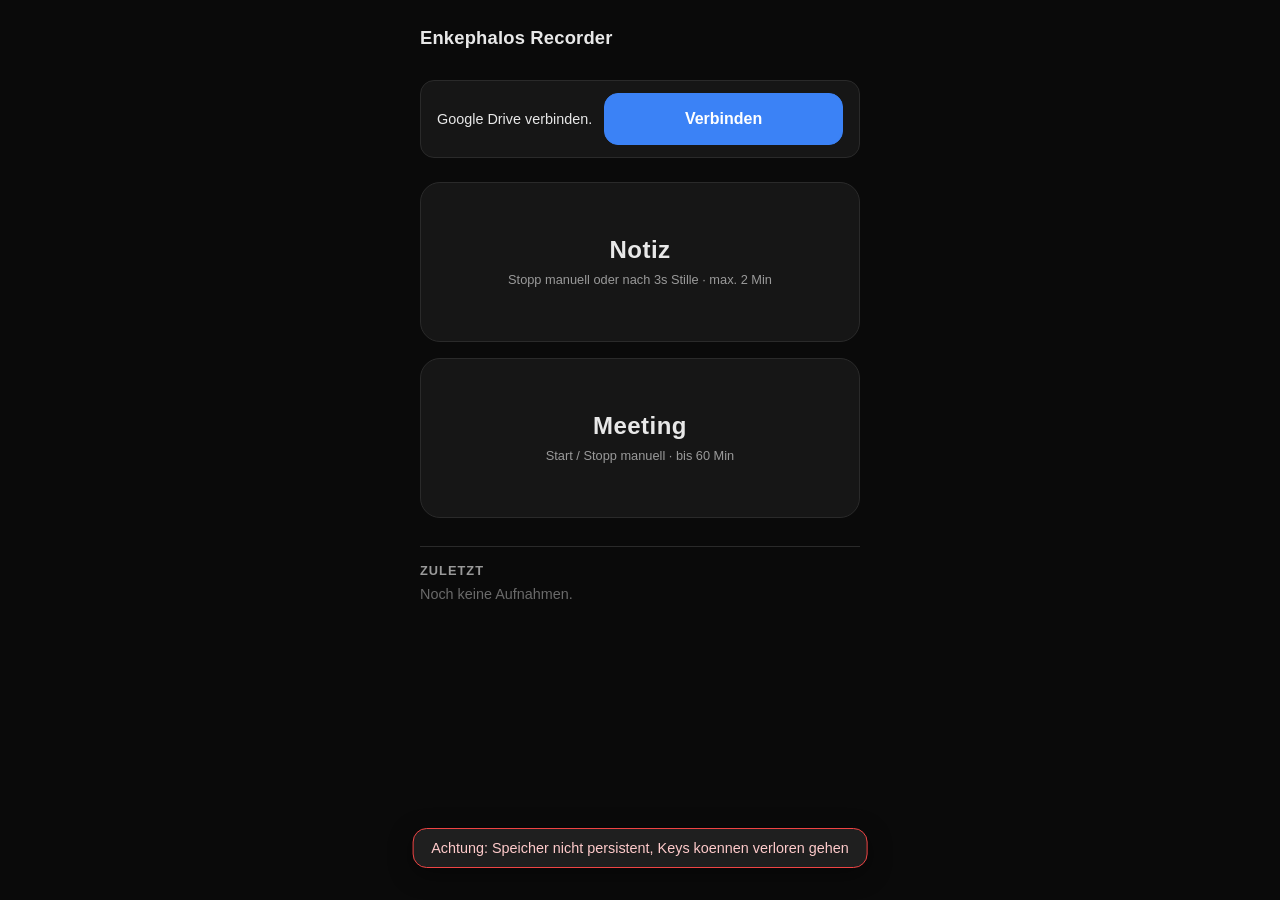
==== pwa/index.html @ 0c8120b6 "feat: Idee heisst jetzt Notiz, manueller Stopp-Button im Notiz-Modus - Alle sichtbaren Idee-Labels z" ====
<!DOCTYPE html>
<html lang="de">
<head>
  <meta charset="UTF-8" />
  <meta name="viewport" content="width=device-width, initial-scale=1.0, maximum-scale=1.0, user-scalable=no, viewport-fit=cover" />
  <meta name="theme-color" content="#0a0a0a" />
  <title>Enkephalos Recorder</title>

  <link rel="manifest" href="./manifest.json" />
  <link rel="icon" href="./icon-192.png" type="image/png" />
  <link rel="stylesheet" href="./styles.css" />

  <script src="https://accounts.google.com/gsi/client" async defer></script>
</head>
<body>
  <main id="app">

    <section id="screen-home" class="screen">
      <header class="screen-header">
        <h1>Enkephalos Recorder</h1>
      </header>

      <div id="drive-banner" class="drive-banner" hidden>
        <span id="drive-banner-text">Google Drive verbinden.</span>
        <button type="button" id="drive-connect-btn" class="btn-primary btn-small">Verbinden</button>
      </div>

      <div class="mode-grid">
        <a class="mode-btn" href="#idea" data-mode="idea">
          <span class="mode-btn-label">Notiz</span>
          <span class="mode-btn-hint">Stopp manuell oder nach 3s Stille &middot; max. 2 Min</span>
        </a>
        <a class="mode-btn" href="#meeting" data-mode="meeting">
          <span class="mode-btn-label">Meeting</span>
          <span class="mode-btn-hint">Start / Stopp manuell &middot; bis 60 Min</span>
        </a>
      </div>

      <section class="history">
        <h2>Zuletzt</h2>
        <ul id="history-list" class="history-list" aria-live="polite"></ul>
        <p id="history-empty" class="history-empty">Noch keine Aufnahmen.</p>
      </section>
    </section>

    <section id="screen-meeting" class="screen" aria-hidden="true">
      <header class="screen-header">
        <a class="back-link" href="#home" aria-label="Zurueck">&larr; Zurueck</a>
      </header>

      <div class="rec-body">
        <div class="rec-indicator" aria-hidden="true">
          <span class="rec-dot"></span>
          <span class="rec-label">REC</span>
        </div>

        <div id="meeting-timer" class="rec-timer">00:00</div>

        <div class="waveform" aria-hidden="true">
          <span></span><span></span><span></span><span></span><span></span>
          <span></span><span></span><span></span><span></span><span></span>
          <span></span><span></span><span></span><span></span><span></span>
        </div>

        <button type="button" id="meeting-stop" class="stop-btn" disabled>Stopp</button>
        <p class="rec-note" id="meeting-note">Mikrofon wird initialisiert &hellip;</p>
      </div>
    </section>

    <section id="screen-idea" class="screen" aria-hidden="true">
      <header class="screen-header">
        <a class="back-link" href="#home" aria-label="Abbrechen">&larr; Abbrechen</a>
      </header>

      <div class="rec-body idea-body">
        <div class="pulse" aria-hidden="true"></div>
        <p id="idea-hint" class="idea-hint">Mikrofon wird initialisiert &hellip;</p>
        <button type="button" id="idea-stop" class="stop-btn" disabled>Stopp</button>
        <p class="idea-subhint">Stoppt auch automatisch nach 3 Sekunden Stille.</p>
      </div>
    </section>

  </main>

  <div id="title-modal" class="modal" hidden>
    <div class="modal-card" role="dialog" aria-modal="true" aria-labelledby="title-modal-heading">
      <h2 id="title-modal-heading">Meeting speichern</h2>

      <label class="modal-label" for="meeting-category">Kategorie</label>
      <select id="meeting-category" class="modal-select">
        <option value="jf Abteilungsleiter">jf Abteilungsleiter</option>
        <option value="jf Oberaerzte-Reha">jf Oberaerzte-Reha</option>
        <option value="jf Oberaerzte-Akut">jf Oberaerzte-Akut</option>
        <option value="jf Therapien, Therapieplanung und Controlling">jf Therapien, Therapieplanung und Controlling</option>
        <option value="jf Klinikleitung-Interdisziplinaer">jf Klinikleitung-Interdisziplinaer</option>
        <option value="jf Klinikleitung-Aerzte">jf Klinikleitung-Aerzte</option>
        <option value="jf Personal">jf Personal</option>
        <option value="jf SKAI-Team">jf SKAI-Team</option>
        <option value="jf Tagesklinik">jf Tagesklinik</option>
        <option value="jf Geschaeftsfuehrung">jf Geschaeftsfuehrung</option>
        <option value="Sonstiges Meeting">Sonstiges Meeting</option>
      </select>

      <label class="modal-label" for="title-input">Zusatz (optional)</label>
      <input id="title-input" type="text" autocomplete="off" spellcheck="false" placeholder="z.B. Q2 Review" />

      <div class="modal-actions">
        <button type="button" id="title-ok" class="btn-primary">Speichern</button>
      </div>
    </div>
  </div>

  <div id="md-modal" class="modal" hidden>
    <div class="modal-card md-card" role="dialog" aria-modal="true" aria-labelledby="md-title">
      <header class="md-header">
        <h2 id="md-title">Transkript</h2>
        <button type="button" id="md-close" class="md-close" aria-label="Schliessen">&times;</button>
      </header>
      <pre id="md-body" class="md-body"></pre>
      <div class="modal-actions md-actions" hidden id="md-actions">
        <button type="button" id="md-retry" class="btn-primary">Erneut versuchen</button>
      </div>
    </div>
  </div>

  <div id="toast" class="toast" hidden></div>

  <script type="module" src="./app.js"></script>
</body>
</html>
---- pwa/styles.css ----
/* styles.css — Voice Pipeline PWA
   Dark mode, mobile-first, Touch-Targets min. 64px.
   Scope: Phase 1 (UI-Shell). Aufnahme-Animationen bleiben statisch. */

:root {
  --bg: #0a0a0a;
  --bg-elev: #161616;
  --bg-elev-2: #1f1f1f;
  --fg: #e8e8e8;
  --fg-muted: #9a9a9a;
  --fg-dim: #6a6a6a;
  --accent: #3b82f6;
  --accent-strong: #2563eb;
  --danger: #ef4444;
  --border: #2a2a2a;
  --radius: 14px;
  --radius-lg: 20px;
  --gap: 1rem;
}

* { box-sizing: border-box; }

html, body {
  margin: 0;
  padding: 0;
  height: 100%;
  background: var(--bg);
  color: var(--fg);
  font-family: -apple-system, BlinkMacSystemFont, "Segoe UI", Roboto, sans-serif;
  -webkit-font-smoothing: antialiased;
  overscroll-behavior: none;
  touch-action: manipulation;
}

body {
  min-height: 100dvh;
}

main#app {
  max-width: 480px;
  margin: 0 auto;
  min-height: 100dvh;
  padding:
    max(env(safe-area-inset-top), 16px)
    max(env(safe-area-inset-right), 20px)
    max(env(safe-area-inset-bottom), 16px)
    max(env(safe-area-inset-left), 20px);
  display: flex;
  flex-direction: column;
}

/* ---------- Screen switching ---------- */

.screen {
  display: none;
  flex: 1;
  flex-direction: column;
  gap: 1.25rem;
  animation: fade-in 0.12s ease-out;
}

.screen.active {
  display: flex;
}

@keyframes fade-in {
  from { opacity: 0; }
  to { opacity: 1; }
}

.screen-header {
  display: flex;
  align-items: center;
  justify-content: space-between;
  min-height: 44px;
}

.screen-header h1 {
  font-size: 1.15rem;
  font-weight: 600;
  letter-spacing: 0.01em;
  margin: 0;
}

.back-link {
  display: inline-flex;
  align-items: center;
  min-height: 44px;
  padding: 0.5rem 0.75rem 0.5rem 0;
  color: var(--fg-muted);
  text-decoration: none;
  font-size: 0.95rem;
}

.back-link:active {
  color: var(--fg);
}

/* ---------- Home: mode buttons ---------- */

.mode-grid {
  display: grid;
  grid-template-columns: 1fr;
  gap: var(--gap);
  margin-top: 0.25rem;
}

.mode-btn {
  display: flex;
  flex-direction: column;
  justify-content: center;
  align-items: center;
  gap: 0.4rem;
  min-height: 160px;
  padding: 1.5rem;
  background: var(--bg-elev);
  border: 1px solid var(--border);
  border-radius: var(--radius-lg);
  color: var(--fg);
  text-decoration: none;
  text-align: center;
  transition: transform 0.08s ease, background 0.12s ease, border-color 0.12s ease;
}

.mode-btn:active {
  transform: scale(0.98);
  background: var(--bg-elev-2);
  border-color: var(--accent);
}

.mode-btn-label {
  font-size: 1.5rem;
  font-weight: 600;
  letter-spacing: 0.02em;
}

.mode-btn-hint {
  font-size: 0.8rem;
  color: var(--fg-muted);
  line-height: 1.35;
}

/* ---------- Drive banner ---------- */

.drive-banner[hidden] { display: none; }

.drive-banner {
  display: flex;
  align-items: center;
  justify-content: space-between;
  gap: 0.75rem;
  padding: 0.75rem 1rem;
  background: var(--bg-elev);
  border: 1px solid var(--border);
  border-radius: var(--radius);
  font-size: 0.9rem;
}

.drive-banner.is-error {
  border-color: var(--danger);
  color: #fecaca;
}

.btn-small {
  min-height: 40px;
  padding: 0.4rem 0.9rem;
  font-size: 0.9rem;
}

/* ---------- History ---------- */

.history {
  margin-top: 0.5rem;
  border-top: 1px solid var(--border);
  padding-top: 1rem;
}

.history h2 {
  font-size: 0.8rem;
  font-weight: 600;
  text-transform: uppercase;
  letter-spacing: 0.08em;
  color: var(--fg-muted);
  margin: 0 0 0.5rem;
}

.history-list {
  list-style: none;
  padding: 0;
  margin: 0;
  display: flex;
  flex-direction: column;
}

.history-list:empty {
  display: none;
}

.history-item {
  display: grid;
  grid-template-columns: 1.5rem auto 1fr auto;
  align-items: center;
  gap: 0.6rem;
  padding: 0.7rem 0.25rem;
  border-bottom: 1px solid var(--border);
  font-size: 0.9rem;
}

.history-item:last-child {
  border-bottom: none;
}

.history-status {
  font-size: 1rem;
  color: var(--fg-muted);
  text-align: center;
}

.history-status.is-done { color: #4ade80; }
.history-status.is-error { color: var(--danger); }
.history-status.is-pending { color: var(--fg-dim); }
.history-status.is-running { color: var(--accent); }

.history-time {
  color: var(--fg-muted);
  font-variant-numeric: tabular-nums;
}

.history-kind {
  color: var(--fg);
}

.history-duration {
  color: var(--fg-muted);
  font-variant-numeric: tabular-nums;
  font-size: 0.85rem;
}

.history-empty {
  color: var(--fg-dim);
  font-size: 0.9rem;
  margin: 0.25rem 0 0;
}

.history-list:not(:empty) + .history-empty {
  display: none;
}

/* ---------- Recording screens ---------- */

.rec-body {
  flex: 1;
  display: flex;
  flex-direction: column;
  align-items: center;
  justify-content: center;
  gap: 1.5rem;
  padding: 1rem 0 2rem;
}

.rec-indicator {
  display: flex;
  align-items: center;
  gap: 0.5rem;
  color: var(--danger);
  font-weight: 600;
  letter-spacing: 0.15em;
  font-size: 0.9rem;
}

.rec-dot {
  width: 10px;
  height: 10px;
  border-radius: 50%;
  background: var(--danger);
  animation: rec-pulse 1.4s ease-in-out infinite;
}

@keyframes rec-pulse {
  0%, 100% { opacity: 1; transform: scale(1); }
  50% { opacity: 0.35; transform: scale(0.85); }
}

.rec-timer {
  font-size: clamp(3.5rem, 16vw, 5.5rem);
  font-weight: 300;
  font-variant-numeric: tabular-nums;
  letter-spacing: 0.02em;
  line-height: 1;
  color: var(--fg);
}

.waveform {
  display: flex;
  align-items: flex-end;
  gap: 4px;
  height: 56px;
  width: 100%;
  max-width: 320px;
}

.waveform span {
  flex: 1;
  background: var(--fg-dim);
  border-radius: 2px;
  min-height: 6px;
}

.waveform span {
  transform-origin: bottom;
  transform: scaleY(calc(0.2 + var(--level, 0) * 2.2));
  transition: transform 0.08s linear;
}

.waveform span:nth-child(odd)  { height: 45%; }
.waveform span:nth-child(even) { height: 65%; }
.waveform span:nth-child(3n)   { height: 85%; }
.waveform span:nth-child(5n)   { height: 30%; }

.stop-btn {
  width: 100%;
  max-width: 320px;
  min-height: 64px;
  padding: 1rem 2rem;
  font-size: 1.2rem;
  font-weight: 600;
  letter-spacing: 0.05em;
  color: var(--fg);
  background: var(--danger);
  border: none;
  border-radius: var(--radius);
  cursor: pointer;
  transition: transform 0.08s ease, opacity 0.12s ease;
}

.stop-btn:active:not(:disabled) {
  transform: scale(0.98);
}

.stop-btn:disabled {
  opacity: 0.45;
  cursor: not-allowed;
}

.rec-note {
  color: var(--fg-dim);
  font-size: 0.8rem;
  margin: 0;
  text-align: center;
}

/* ---------- Idea screen ---------- */

.idea-body {
  gap: 2rem;
}

.pulse {
  width: 120px;
  height: 120px;
  border-radius: 50%;
  background: var(--accent);
  opacity: 0.85;
  animation: pulse 1.6s ease-in-out infinite;
  box-shadow: 0 0 0 0 rgba(59, 130, 246, 0.5);
}

@keyframes pulse {
  0%, 100% {
    transform: scale(1);
    box-shadow: 0 0 0 0 rgba(59, 130, 246, 0.5);
  }
  50% {
    transform: scale(1.08);
    box-shadow: 0 0 0 24px rgba(59, 130, 246, 0);
  }
}

.idea-hint {
  font-size: 1.1rem;
  margin: 0;
  text-align: center;
}

.idea-subhint {
  font-size: 0.85rem;
  color: var(--fg-muted);
  margin: 0;
  text-align: center;
}

/* ---------- Title modal ---------- */

.modal[hidden] { display: none; }

.modal {
  position: fixed;
  inset: 0;
  background: rgba(0, 0, 0, 0.6);
  display: flex;
  align-items: flex-end;
  justify-content: center;
  padding: 1rem;
  padding-bottom: max(env(safe-area-inset-bottom), 1rem);
  z-index: 100;
}

@media (min-height: 560px) {
  .modal { align-items: center; }
}

.modal-card {
  width: 100%;
  max-width: 440px;
  background: var(--bg-elev);
  border: 1px solid var(--border);
  border-radius: var(--radius-lg);
  padding: 1.25rem;
  display: flex;
  flex-direction: column;
  gap: 0.75rem;
}

.modal-card h2 {
  font-size: 1.1rem;
  margin: 0;
}

.modal-hint {
  margin: 0;
  font-size: 0.85rem;
  color: var(--fg-muted);
}

.modal-label {
  font-size: 0.78rem;
  font-weight: 600;
  letter-spacing: 0.06em;
  text-transform: uppercase;
  color: var(--fg-muted);
  margin: 0.25rem 0 -0.25rem;
}

.modal-select,
#title-input {
  width: 100%;
  min-height: 48px;
  padding: 0.75rem 1rem;
  font-size: 1rem;
  color: var(--fg);
  background: var(--bg-elev-2);
  border: 1px solid var(--border);
  border-radius: var(--radius);
  outline: none;
  appearance: none;
  -webkit-appearance: none;
}

.modal-select {
  background-image:
    linear-gradient(45deg, transparent 50%, var(--fg-muted) 50%),
    linear-gradient(135deg, var(--fg-muted) 50%, transparent 50%);
  background-position:
    calc(100% - 18px) 55%,
    calc(100% - 12px) 55%;
  background-size: 6px 6px, 6px 6px;
  background-repeat: no-repeat;
  padding-right: 2.25rem;
}

.modal-select:focus,
#title-input:focus {
  border-color: var(--accent);
}

.modal-actions {
  display: flex;
  gap: 0.75rem;
  margin-top: 0.25rem;
}

.btn-secondary,
.btn-primary {
  flex: 1;
  min-height: 52px;
  padding: 0.75rem 1rem;
  font-size: 1rem;
  font-weight: 600;
  border-radius: var(--radius);
  border: 1px solid var(--border);
  cursor: pointer;
  transition: transform 0.08s ease, background 0.12s ease;
}

.btn-secondary {
  background: transparent;
  color: var(--fg-muted);
}

.btn-secondary:active { transform: scale(0.98); background: var(--bg-elev-2); }

.btn-primary {
  background: var(--accent);
  border-color: var(--accent);
  color: #fff;
}

.btn-primary:active { transform: scale(0.98); background: var(--accent-strong); }

/* ---------- Markdown viewer ---------- */

.md-card {
  max-width: 720px;
  max-height: min(85vh, 900px);
  gap: 0.5rem;
  padding: 1rem 1.1rem 1.1rem;
}

.md-header {
  display: flex;
  align-items: center;
  justify-content: space-between;
  gap: 0.5rem;
}

.md-header h2 {
  font-size: 1rem;
  margin: 0;
  overflow: hidden;
  text-overflow: ellipsis;
  white-space: nowrap;
  color: var(--fg);
}

.md-close {
  flex: 0 0 auto;
  min-width: 44px;
  min-height: 44px;
  padding: 0;
  background: transparent;
  color: var(--fg-muted);
  border: none;
  font-size: 1.6rem;
  line-height: 1;
  cursor: pointer;
  border-radius: 8px;
}

.md-close:active { background: var(--bg-elev-2); color: var(--fg); }

.md-body {
  flex: 1;
  overflow: auto;
  margin: 0;
  padding: 0.75rem;
  background: var(--bg-elev-2);
  border: 1px solid var(--border);
  border-radius: var(--radius);
  font-family: ui-monospace, "SF Mono", Consolas, "Courier New", monospace;
  font-size: 0.82rem;
  line-height: 1.5;
  white-space: pre-wrap;
  word-wrap: break-word;
  color: var(--fg);
  min-height: 120px;
  max-height: 60vh;
}

.md-body.is-error {
  color: #fecaca;
}

.md-actions { margin-top: 0.25rem; }
.md-actions[hidden] { display: none; }

/* History item pointer + error state */

.history-item {
  cursor: pointer;
  -webkit-tap-highlight-color: transparent;
}

.history-item:active { background: var(--bg-elev); }

.history-item.is-errored .history-kind { color: var(--danger); }

/* ---------- Toast ---------- */

.toast[hidden] { display: none; }

.toast {
  position: fixed;
  left: 50%;
  bottom: calc(max(env(safe-area-inset-bottom), 16px) + 16px);
  transform: translateX(-50%);
  background: var(--bg-elev-2);
  color: var(--fg);
  border: 1px solid var(--border);
  border-radius: var(--radius);
  padding: 0.7rem 1.1rem;
  font-size: 0.9rem;
  max-width: calc(100% - 2rem);
  box-shadow: 0 6px 24px rgba(0, 0, 0, 0.4);
  z-index: 200;
}

.toast.is-error {
  border-color: var(--danger);
  color: #fecaca;
}
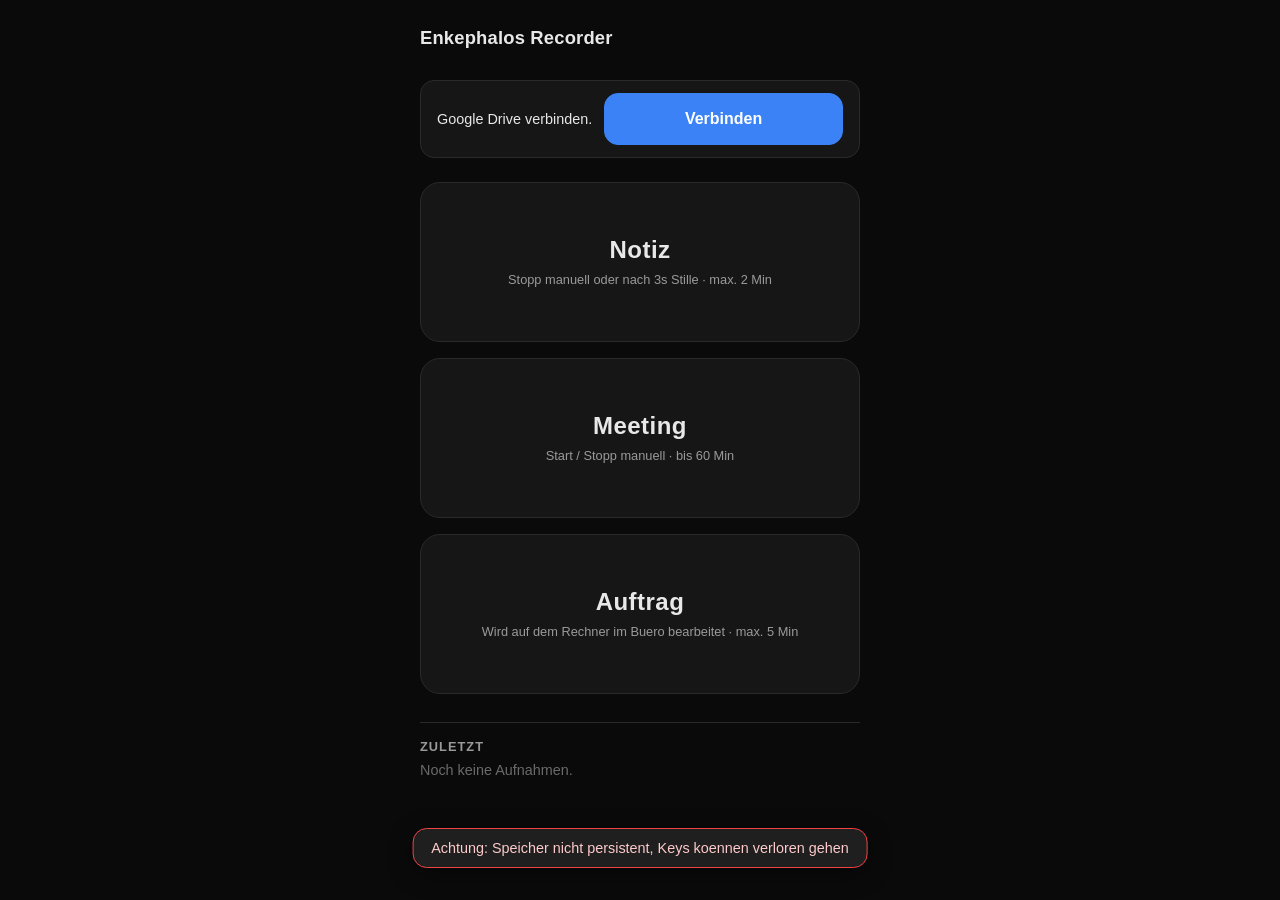
==== commit 5e79e56c: "feat: Auftrags-Modus in der PWA (Schritt 2 + 3) Dritter Aufnahmemodus "Auftrag": Diktat wird von Gem" ====
--- a/pwa/index.html
+++ b/pwa/index.html
@@ -33,6 +33,10 @@
         <a class="mode-btn" href="#meeting" data-mode="meeting">
           <span class="mode-btn-label">Meeting</span>
           <span class="mode-btn-hint">Start / Stopp manuell &middot; bis 60 Min</span>
+        </a>
+        <a class="mode-btn" href="#auftrag" data-mode="auftrag">
+          <span class="mode-btn-label">Auftrag</span>
+          <span class="mode-btn-hint">Wird auf dem Rechner im Buero bearbeitet &middot; max. 5 Min</span>
         </a>
       </div>
 
@@ -80,6 +84,19 @@
       </div>
     </section>
 
+    <section id="screen-auftrag" class="screen" aria-hidden="true">
+      <header class="screen-header">
+        <a class="back-link" href="#home" aria-label="Abbrechen">&larr; Abbrechen</a>
+      </header>
+
+      <div class="rec-body idea-body">
+        <div class="pulse" aria-hidden="true"></div>
+        <p id="auftrag-hint" class="idea-hint">Mikrofon wird initialisiert &hellip;</p>
+        <button type="button" id="auftrag-stop" class="stop-btn" disabled>Stopp</button>
+        <p class="idea-subhint">Stoppt auch automatisch nach 5 Sekunden Stille.</p>
+      </div>
+    </section>
+
   </main>
 
   <div id="title-modal" class="modal" hidden>
@@ -103,6 +120,9 @@
 
       <label class="modal-label" for="title-input">Zusatz (optional)</label>
       <input id="title-input" type="text" autocomplete="off" spellcheck="false" placeholder="z.B. Q2 Review" />
+
+      <label class="modal-label" for="participants-input">Teilnehmer (optional, verbessert die Sprechertrennung)</label>
+      <textarea id="participants-input" rows="2" autocomplete="off" spellcheck="false" placeholder="z.B. 4 Personen: Meier, Schulz, Pflege Nord, ich"></textarea>
 
       <div class="modal-actions">
         <button type="button" id="title-ok" class="btn-primary">Speichern</button>
--- a/pwa/styles.css
+++ b/pwa/styles.css
@@ -228,6 +228,12 @@
 
 .history-kind {
   color: var(--fg);
+  /* Auftragszeilen tragen zusaetzlich den Titel — der darf die Spalte
+     nicht sprengen. */
+  min-width: 0;
+  overflow: hidden;
+  text-overflow: ellipsis;
+  white-space: nowrap;
 }
 
 .history-duration {
@@ -442,7 +448,8 @@
 }
 
 .modal-select,
-#title-input {
+#title-input,
+#participants-input {
   width: 100%;
   min-height: 48px;
   padding: 0.75rem 1rem;
@@ -454,6 +461,12 @@
   outline: none;
   appearance: none;
   -webkit-appearance: none;
+}
+
+#participants-input {
+  font-family: inherit;
+  line-height: 1.4;
+  resize: vertical;
 }
 
 .modal-select {
@@ -469,7 +482,8 @@
 }
 
 .modal-select:focus,
-#title-input:focus {
+#title-input:focus,
+#participants-input:focus {
   border-color: var(--accent);
 }
 
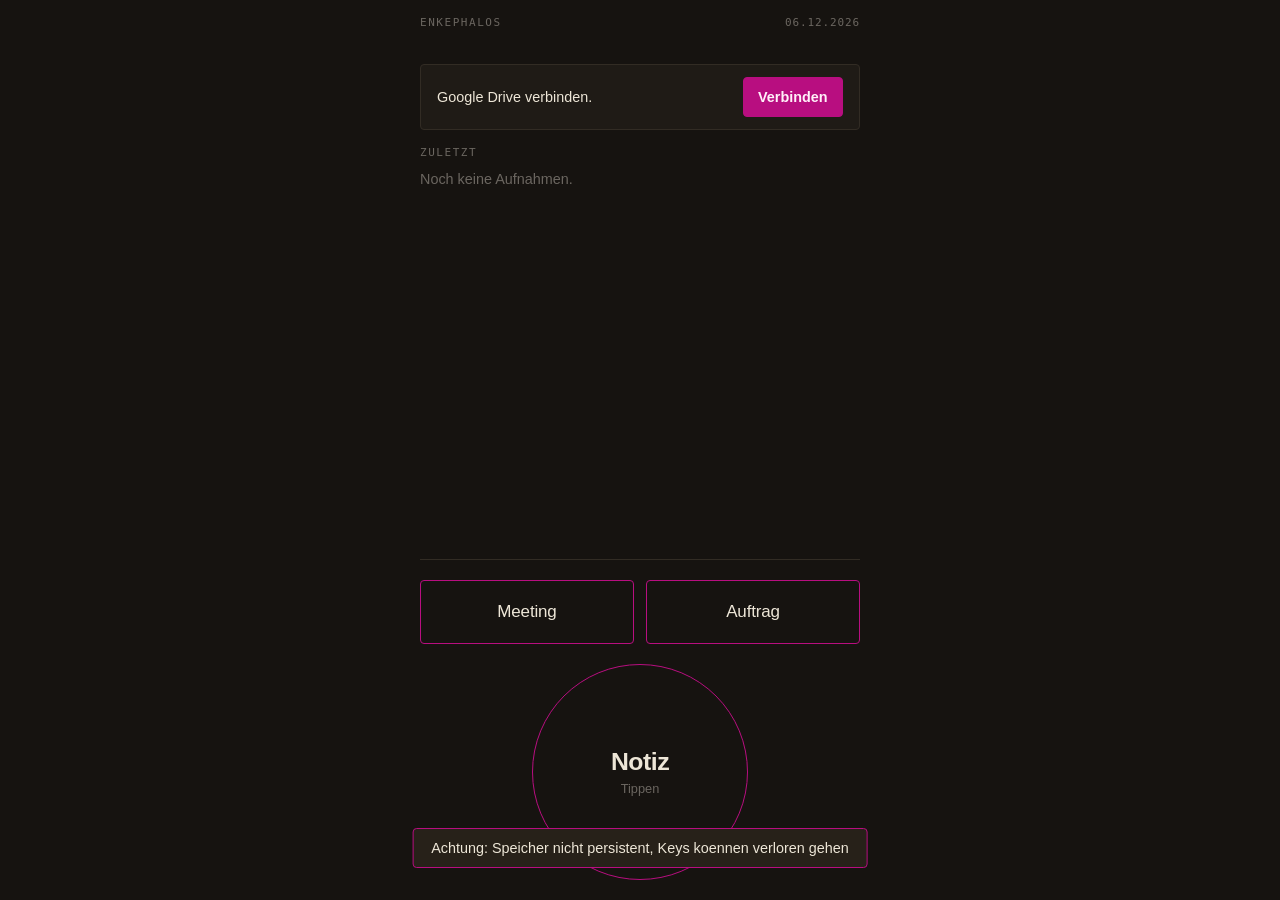
==== commit afd97a49: "feat: Startbildschirm auf Richtung B umgestellt (Instrument) Drei gleich grosse Kacheln erzwangen je" ====
--- a/pwa/index.html
+++ b/pwa/index.html
@@ -3,7 +3,7 @@
 <head>
   <meta charset="UTF-8" />
   <meta name="viewport" content="width=device-width, initial-scale=1.0, maximum-scale=1.0, user-scalable=no, viewport-fit=cover" />
-  <meta name="theme-color" content="#0a0a0a" />
+  <meta name="theme-color" content="#161310" />
   <title>Enkephalos Recorder</title>
 
   <link rel="manifest" href="./manifest.json" />
@@ -17,7 +17,8 @@
 
     <section id="screen-home" class="screen">
       <header class="screen-header">
-        <h1>Enkephalos Recorder</h1>
+        <h1>Enkephalos</h1>
+        <span id="home-date" class="dateline"></span>
       </header>
 
       <div id="drive-banner" class="drive-banner" hidden>
@@ -25,26 +26,24 @@
         <button type="button" id="drive-connect-btn" class="btn-primary btn-small">Verbinden</button>
       </div>
 
-      <div class="mode-grid">
-        <a class="mode-btn" href="#idea" data-mode="idea">
-          <span class="mode-btn-label">Notiz</span>
-          <span class="mode-btn-hint">Stopp manuell oder nach 3s Stille &middot; max. 2 Min</span>
-        </a>
-        <a class="mode-btn" href="#meeting" data-mode="meeting">
-          <span class="mode-btn-label">Meeting</span>
-          <span class="mode-btn-hint">Start / Stopp manuell &middot; bis 60 Min</span>
-        </a>
-        <a class="mode-btn" href="#auftrag" data-mode="auftrag">
-          <span class="mode-btn-label">Auftrag</span>
-          <span class="mode-btn-hint">Wird auf dem Rechner im Buero bearbeitet &middot; max. 5 Min</span>
-        </a>
-      </div>
-
+      <!-- Wird gelesen, nicht beruehrt: gehoert nach oben. -->
       <section class="history">
         <h2>Zuletzt</h2>
         <ul id="history-list" class="history-list" aria-live="polite"></ul>
         <p id="history-empty" class="history-empty">Noch keine Aufnahmen.</p>
       </section>
+
+      <!-- Wird beruehrt, nicht gelesen: gehoert in die Daumenzone. -->
+      <div class="capture">
+        <div class="mode-pills">
+          <a class="mode-pill" href="#meeting">Meeting</a>
+          <a class="mode-pill" href="#auftrag">Auftrag</a>
+        </div>
+        <a class="mode-ring" href="#idea">
+          <span class="mode-ring-label">Notiz</span>
+          <span class="mode-ring-hint">Tippen</span>
+        </a>
+      </div>
     </section>
 
     <section id="screen-meeting" class="screen" aria-hidden="true">
@@ -53,20 +52,13 @@
       </header>
 
       <div class="rec-body">
-        <div class="rec-indicator" aria-hidden="true">
-          <span class="rec-dot"></span>
-          <span class="rec-label">REC</span>
+        <div class="rec-main">
+          <p class="eyebrow">Aufnahme &middot; Meeting</p>
+          <div id="meeting-timer" class="rec-timer">00:00</div>
+          <div class="level-bar" aria-hidden="true"><i></i></div>
         </div>
 
-        <div id="meeting-timer" class="rec-timer">00:00</div>
-
-        <div class="waveform" aria-hidden="true">
-          <span></span><span></span><span></span><span></span><span></span>
-          <span></span><span></span><span></span><span></span><span></span>
-          <span></span><span></span><span></span><span></span><span></span>
-        </div>
-
-        <button type="button" id="meeting-stop" class="stop-btn" disabled>Stopp</button>
+        <button type="button" id="meeting-stop" class="ring-btn" disabled>Stopp</button>
         <p class="rec-note" id="meeting-note">Mikrofon wird initialisiert &hellip;</p>
       </div>
     </section>
@@ -76,10 +68,15 @@
         <a class="back-link" href="#home" aria-label="Abbrechen">&larr; Abbrechen</a>
       </header>
 
-      <div class="rec-body idea-body">
-        <div class="pulse" aria-hidden="true"></div>
-        <p id="idea-hint" class="idea-hint">Mikrofon wird initialisiert &hellip;</p>
-        <button type="button" id="idea-stop" class="stop-btn" disabled>Stopp</button>
+      <div class="rec-body">
+        <div class="rec-main">
+          <p class="eyebrow">Aufnahme &middot; Notiz</p>
+          <div id="idea-timer" class="rec-timer">00:00</div>
+          <div class="level-bar" aria-hidden="true"><i></i></div>
+          <p id="idea-hint" class="idea-hint">Mikrofon wird initialisiert &hellip;</p>
+        </div>
+
+        <button type="button" id="idea-stop" class="ring-btn" disabled>Stopp</button>
         <p class="idea-subhint">Stoppt auch automatisch nach 3 Sekunden Stille.</p>
       </div>
     </section>
@@ -89,10 +86,15 @@
         <a class="back-link" href="#home" aria-label="Abbrechen">&larr; Abbrechen</a>
       </header>
 
-      <div class="rec-body idea-body">
-        <div class="pulse" aria-hidden="true"></div>
-        <p id="auftrag-hint" class="idea-hint">Mikrofon wird initialisiert &hellip;</p>
-        <button type="button" id="auftrag-stop" class="stop-btn" disabled>Stopp</button>
+      <div class="rec-body">
+        <div class="rec-main">
+          <p class="eyebrow">Aufnahme &middot; Auftrag</p>
+          <div id="auftrag-timer" class="rec-timer">00:00</div>
+          <div class="level-bar" aria-hidden="true"><i></i></div>
+          <p id="auftrag-hint" class="idea-hint">Mikrofon wird initialisiert &hellip;</p>
+        </div>
+
+        <button type="button" id="auftrag-stop" class="ring-btn" disabled>Stopp</button>
         <p class="idea-subhint">Stoppt auch automatisch nach 5 Sekunden Stille.</p>
       </div>
     </section>
--- a/pwa/styles.css
+++ b/pwa/styles.css
@@ -1,21 +1,52 @@
 /* styles.css — Voice Pipeline PWA
-   Dark mode, mobile-first, Touch-Targets min. 64px.
-   Scope: Phase 1 (UI-Shell). Aufnahme-Animationen bleiben statisch. */
+   Richtung B "Instrument": Historie oben (wird gelesen), Erfassung unten
+   in der Daumenzone (wird beruehrt). Ein Tipp bis zur Notiz-Aufnahme.
+
+   Farbwerte: SK Design System, ins Dunkle uebersetzt.
+   Quelle: OneDrive/05_DEV/Design_System/sk/DESIGN.json
+   Kein Wert ist erfunden — jeder steht dort, nur in anderer Rolle. */
 
 :root {
-  --bg: #0a0a0a;
-  --bg-elev: #161616;
-  --bg-elev-2: #1f1f1f;
-  --fg: #e8e8e8;
-  --fg-muted: #9a9a9a;
-  --fg-dim: #6a6a6a;
-  --accent: #3b82f6;
-  --accent-strong: #2563eb;
-  --danger: #ef4444;
-  --border: #2a2a2a;
-  --radius: 14px;
-  --radius-lg: 20px;
+  /* ---------- Flaechen ---------- */
+  --bg: #161310;          /* Tiefe Tinte — Near-Black Ink, Richtung Parchment gekippt */
+  --bg-elev: #1F1B16;     /* Archivgrau */
+  --bg-elev-2: #272119;   /* eine Stufe hoeher, Eingabefelder */
+
+  /* ---------- Schrift ---------- */
+  --fg: #EDE6D7;          /* Anthropic Cream — im Hellen Flaeche, hier Tinte */
+  --fg-muted: #A69C8C;    /* Warm Ash, aufgehellt */
+  --fg-dim: #6B6660;      /* Warm Ash unveraendert */
+
+  /* ---------- Akzent ----------
+     Eine einzige Farbfamilie. Leuchtbeere ist laut SK genau einem CTA
+     vorbehalten — hier: der laufenden Aufnahme. Sonst nirgends. */
+  --accent: #B80E80;         /* Editorial Berry — ruhende Konturen */
+  --accent-strong: #800D5B;  /* Wild Berry — gedrueckt, Aufnahmegrund */
+  --accent-bright: #FF0092;  /* Leuchtbeere — nur waehrend der Aufnahme */
+  --accent-ink: #FFF0F8;     /* Schrift auf Beeregrund */
+  --sky: #0096FF;            /* Sky Blue — Datenreihe, hier "in Verarbeitung" */
+
+  /* SK untersagt eine zweite Akzentfamilie und Ampelsemantik. Fehler
+     tragen deshalb Beere und eine eigene Form, kein Rot. */
+  --danger: #B80E80;
+
+  --border: #322C24;      /* Parchment Border, dunkel gespiegelt */
+
+  /* ---------- Geometrie ----------
+     SK: 4px fuer HTML-Flaechen. Die frueheren 14/20px waren App-Konvention,
+     nicht Hausstil. */
+  --radius: 4px;
+  --radius-lg: 4px;
   --gap: 1rem;
+
+  --ease: cubic-bezier(0.25, 0, 0, 1);
+  --dur-fast: 150ms;
+
+  /* Inter und JetBrains Mono waeren Hausschrift. Beide wuerden einen
+     Netzabruf beim Start erzwingen; fuer ein Aufnahmewerkzeug wiegt
+     Offline-Faehigkeit schwerer als die Schriftfamilie. Siehe README. */
+  --font-sans: Inter, -apple-system, BlinkMacSystemFont, "Segoe UI", Roboto, sans-serif;
+  --font-mono: "JetBrains Mono", ui-monospace, "SF Mono", Consolas, monospace;
 }
 
 * { box-sizing: border-box; }
@@ -26,20 +57,21 @@
   height: 100%;
   background: var(--bg);
   color: var(--fg);
-  font-family: -apple-system, BlinkMacSystemFont, "Segoe UI", Roboto, sans-serif;
+  font-family: var(--font-sans);
   -webkit-font-smoothing: antialiased;
   overscroll-behavior: none;
   touch-action: manipulation;
 }
 
-body {
-  min-height: 100dvh;
-}
+body { min-height: 100dvh; }
 
 main#app {
   max-width: 480px;
   margin: 0 auto;
-  min-height: 100dvh;
+  /* Feste Hoehe, nicht nur Mindesthoehe: sonst waechst der Container mit dem
+     Inhalt und schiebt den Aufnahmering aus der Daumenzone. Ueberlaeuft die
+     Historie, scrollt sie in sich selbst. */
+  height: 100dvh;
   padding:
     max(env(safe-area-inset-top), 16px)
     max(env(safe-area-inset-right), 20px)
@@ -49,19 +81,23 @@
   flex-direction: column;
 }
 
+:focus-visible {
+  outline: 2px solid var(--accent-bright);
+  outline-offset: 2px;
+}
+
 /* ---------- Screen switching ---------- */
 
 .screen {
   display: none;
   flex: 1;
+  min-height: 0;
   flex-direction: column;
-  gap: 1.25rem;
-  animation: fade-in 0.12s ease-out;
-}
-
-.screen.active {
-  display: flex;
-}
+  gap: 1rem;
+  animation: fade-in 0.12s var(--ease);
+}
+
+.screen.active { display: flex; }
 
 @keyframes fade-in {
   from { opacity: 0; }
@@ -70,16 +106,31 @@
 
 .screen-header {
   display: flex;
-  align-items: center;
+  align-items: baseline;
   justify-content: space-between;
-  min-height: 44px;
-}
-
-.screen-header h1 {
-  font-size: 1.15rem;
-  font-weight: 600;
-  letter-spacing: 0.01em;
-  margin: 0;
+  gap: 1rem;
+  min-height: 32px;
+}
+
+/* Eyebrow-Stil: Versalien mit weiter Laufweite. Laut SK die einzige
+   Stelle, an der Grossbuchstaben zulaessig sind. */
+.screen-header h1,
+.eyebrow {
+  font-family: var(--font-mono);
+  font-size: 0.6875rem;
+  font-weight: 500;
+  letter-spacing: 0.14em;
+  text-transform: uppercase;
+  color: var(--fg-dim);
+  margin: 0;
+}
+
+.dateline {
+  font-family: var(--font-mono);
+  font-size: 0.6875rem;
+  letter-spacing: 0.08em;
+  color: var(--fg-dim);
+  font-variant-numeric: tabular-nums;
 }
 
 .back-link {
@@ -92,53 +143,7 @@
   font-size: 0.95rem;
 }
 
-.back-link:active {
-  color: var(--fg);
-}
-
-/* ---------- Home: mode buttons ---------- */
-
-.mode-grid {
-  display: grid;
-  grid-template-columns: 1fr;
-  gap: var(--gap);
-  margin-top: 0.25rem;
-}
-
-.mode-btn {
-  display: flex;
-  flex-direction: column;
-  justify-content: center;
-  align-items: center;
-  gap: 0.4rem;
-  min-height: 160px;
-  padding: 1.5rem;
-  background: var(--bg-elev);
-  border: 1px solid var(--border);
-  border-radius: var(--radius-lg);
-  color: var(--fg);
-  text-decoration: none;
-  text-align: center;
-  transition: transform 0.08s ease, background 0.12s ease, border-color 0.12s ease;
-}
-
-.mode-btn:active {
-  transform: scale(0.98);
-  background: var(--bg-elev-2);
-  border-color: var(--accent);
-}
-
-.mode-btn-label {
-  font-size: 1.5rem;
-  font-weight: 600;
-  letter-spacing: 0.02em;
-}
-
-.mode-btn-hint {
-  font-size: 0.8rem;
-  color: var(--fg-muted);
-  line-height: 1.35;
-}
+.back-link:active { color: var(--fg); }
 
 /* ---------- Drive banner ---------- */
 
@@ -157,31 +162,34 @@
 }
 
 .drive-banner.is-error {
-  border-color: var(--danger);
-  color: #fecaca;
-}
-
-.btn-small {
-  min-height: 40px;
-  padding: 0.4rem 0.9rem;
-  font-size: 0.9rem;
-}
-
-/* ---------- History ---------- */
+  border-color: var(--accent);
+  color: var(--fg);
+}
+
+/* Steht bewusst hinter .btn-primary weiter unten — siehe dort. */
+
+/* ---------- Home: Historie oben ----------
+   Sie wird gelesen, nicht beruehrt, und gehoert damit dorthin, wo die
+   Augen zuerst hinsehen und der Daumen nicht hinreicht. */
 
 .history {
-  margin-top: 0.5rem;
-  border-top: 1px solid var(--border);
-  padding-top: 1rem;
+  flex: 1;
+  min-height: 0;
+  overflow-y: auto;
+  overscroll-behavior: contain;
+  display: flex;
+  flex-direction: column;
+  gap: 0.5rem;
 }
 
 .history h2 {
-  font-size: 0.8rem;
-  font-weight: 600;
+  font-family: var(--font-mono);
+  font-size: 0.6875rem;
+  font-weight: 500;
   text-transform: uppercase;
-  letter-spacing: 0.08em;
-  color: var(--fg-muted);
-  margin: 0 0 0.5rem;
+  letter-spacing: 0.14em;
+  color: var(--fg-dim);
+  margin: 0;
 }
 
 .history-list {
@@ -192,44 +200,59 @@
   flex-direction: column;
 }
 
-.history-list:empty {
-  display: none;
-}
+.history-list:empty { display: none; }
 
 .history-item {
   display: grid;
-  grid-template-columns: 1.5rem auto 1fr auto;
+  grid-template-columns: 1rem 3rem 1fr auto;
   align-items: center;
-  gap: 0.6rem;
-  padding: 0.7rem 0.25rem;
+  gap: 0.7rem;
+  padding: 0.75rem 0.25rem;
   border-bottom: 1px solid var(--border);
   font-size: 0.9rem;
-}
-
-.history-item:last-child {
-  border-bottom: none;
-}
-
+  cursor: pointer;
+  -webkit-tap-highlight-color: transparent;
+}
+
+.history-item:last-child { border-bottom: none; }
+.history-item:active { background: var(--bg-elev); }
+
+/* Zustand ueber Form, nicht ueber Farbe: erkennbar im Augenwinkel und
+   bei Farbfehlsichtigkeit. SK untersagt Ampelsemantik ohnehin. */
 .history-status {
-  font-size: 1rem;
-  color: var(--fg-muted);
-  text-align: center;
-}
-
-.history-status.is-done { color: #4ade80; }
-.history-status.is-error { color: var(--danger); }
-.history-status.is-pending { color: var(--fg-dim); }
-.history-status.is-running { color: var(--accent); }
+  display: block;
+  width: 10px;
+  height: 10px;
+  justify-self: center;
+  border-radius: 50%;
+}
+
+.history-status.is-pending { border: 1.5px solid var(--fg-dim); }        /* hohler Ring */
+.history-status.is-running {                                            /* offener Ring */
+  border: 1.5px solid var(--sky);
+  border-right-color: transparent;
+}
+.history-status.is-done  { background: var(--fg-muted); }               /* voller Punkt */
+.history-status.is-error {                                              /* Quadrat */
+  background: var(--accent);
+  border-radius: 0;
+}
+
+@media (prefers-reduced-motion: no-preference) {
+  .history-status.is-running { animation: spin 1.1s linear infinite; }
+}
+
+@keyframes spin { to { transform: rotate(360deg); } }
 
 .history-time {
   color: var(--fg-muted);
+  font-family: var(--font-mono);
+  font-size: 0.8rem;
   font-variant-numeric: tabular-nums;
 }
 
 .history-kind {
   color: var(--fg);
-  /* Auftragszeilen tragen zusaetzlich den Titel — der darf die Spalte
-     nicht sprengen. */
   min-width: 0;
   overflow: hidden;
   text-overflow: ellipsis;
@@ -238,9 +261,31 @@
 
 .history-duration {
   color: var(--fg-muted);
+  font-family: var(--font-mono);
+  font-size: 0.8rem;
   font-variant-numeric: tabular-nums;
-  font-size: 0.85rem;
-}
+}
+
+/* Fehlerzeilen sind die einzigen, die etwas verlangen — also bekommen sie
+   den Griff direkt in der Zeile statt hinter einem Modal. */
+.history-item.is-errored .history-kind { color: var(--accent-bright); }
+
+.history-retry {
+  grid-column: 3 / -1;
+  justify-self: start;
+  margin-top: 0.35rem;
+  min-height: 36px;
+  padding: 0.3rem 0.7rem;
+  font: inherit;
+  font-size: 0.8rem;
+  color: var(--fg);
+  background: transparent;
+  border: 1px solid var(--accent);
+  border-radius: var(--radius);
+  cursor: pointer;
+}
+
+.history-retry:active { background: var(--accent-strong); }
 
 .history-empty {
   color: var(--fg-dim);
@@ -248,161 +293,204 @@
   margin: 0.25rem 0 0;
 }
 
-.history-list:not(:empty) + .history-empty {
-  display: none;
-}
-
-/* ---------- Recording screens ---------- */
+.history-list:not(:empty) + .history-empty { display: none; }
+
+/* ---------- Home: Erfassung unten ----------
+   Ein Randgewicht fuer alle drei Ziele. Die Hierarchie traegt allein die
+   Form: Kreis gegen Rechteck, 216px gegen 64px. */
+
+.capture {
+  display: flex;
+  flex-direction: column;
+  gap: 1.25rem;
+  padding-top: 1.25rem;
+  border-top: 1px solid var(--border);
+}
+
+.mode-pills {
+  display: flex;
+  gap: 0.75rem;
+}
+
+.mode-pill {
+  flex: 1;
+  min-height: 64px;
+  display: flex;
+  align-items: center;
+  justify-content: center;
+  border: 1px solid var(--accent);
+  border-radius: var(--radius);
+  color: var(--fg);
+  text-decoration: none;
+  font-size: 1.0625rem;
+  letter-spacing: -0.01em;
+  transition: background var(--dur-fast) var(--ease),
+              border-color var(--dur-fast) var(--ease);
+}
+
+.mode-pill:active {
+  background: var(--accent-strong);
+  border-color: var(--accent-bright);
+}
+
+.mode-ring {
+  width: min(58vw, 216px);
+  aspect-ratio: 1;
+  margin: 0 auto 0.25rem;
+  border: 1px solid var(--accent);
+  border-radius: 50%;
+  display: grid;
+  place-content: center;
+  justify-items: center;
+  gap: 0.3rem;
+  color: var(--fg);
+  text-decoration: none;
+  transition: background var(--dur-fast) var(--ease),
+              border-color var(--dur-fast) var(--ease);
+}
+
+.mode-ring:active {
+  background: var(--accent-strong);
+  border-color: var(--accent-bright);
+}
+
+.mode-ring-label {
+  font-size: 1.55rem;
+  font-weight: 600;
+  letter-spacing: -0.02em;
+}
+
+.mode-ring-hint {
+  font-size: 0.8rem;
+  color: var(--fg-dim);
+}
+
+/* ---------- Aufnahmebildschirme ---------- */
 
 .rec-body {
   flex: 1;
+  min-height: 0;
+  display: flex;
+  flex-direction: column;
+  align-items: center;
+  gap: 1rem;
+  padding-bottom: 0.5rem;
+}
+
+/* Timer und Pegel stehen mittig, der Ausloeser bleibt unten am Daumen. */
+.rec-main {
+  flex: 1;
+  min-height: 0;
   display: flex;
   flex-direction: column;
   align-items: center;
   justify-content: center;
   gap: 1.5rem;
-  padding: 1rem 0 2rem;
-}
-
-.rec-indicator {
-  display: flex;
-  align-items: center;
-  gap: 0.5rem;
-  color: var(--danger);
-  font-weight: 600;
-  letter-spacing: 0.15em;
-  font-size: 0.9rem;
-}
-
-.rec-dot {
-  width: 10px;
-  height: 10px;
-  border-radius: 50%;
-  background: var(--danger);
-  animation: rec-pulse 1.4s ease-in-out infinite;
-}
-
-@keyframes rec-pulse {
-  0%, 100% { opacity: 1; transform: scale(1); }
-  50% { opacity: 0.35; transform: scale(0.85); }
+  width: 100%;
 }
 
 .rec-timer {
-  font-size: clamp(3.5rem, 16vw, 5.5rem);
-  font-weight: 300;
+  font-family: var(--font-mono);
+  font-size: clamp(3.25rem, 15vw, 4.75rem);
+  font-weight: 200;
   font-variant-numeric: tabular-nums;
-  letter-spacing: 0.02em;
+  letter-spacing: -0.04em;
   line-height: 1;
   color: var(--fg);
 }
 
-.waveform {
-  display: flex;
-  align-items: flex-end;
-  gap: 4px;
-  height: 56px;
+.level-bar {
+  position: relative;
   width: 100%;
   max-width: 320px;
-}
-
-.waveform span {
-  flex: 1;
-  background: var(--fg-dim);
-  border-radius: 2px;
-  min-height: 6px;
-}
-
-.waveform span {
-  transform-origin: bottom;
-  transform: scaleY(calc(0.2 + var(--level, 0) * 2.2));
+  height: 2px;
+  background: var(--border);
+  overflow: hidden;
+}
+
+/* scaleX statt width: keine Layout-Eigenschaft in der Animation. */
+.level-bar > i {
+  position: absolute;
+  inset: 0;
+  transform-origin: left;
+  transform: scaleX(var(--level, 0));
+  background: var(--accent-bright);
   transition: transform 0.08s linear;
 }
 
-.waveform span:nth-child(odd)  { height: 45%; }
-.waveform span:nth-child(even) { height: 65%; }
-.waveform span:nth-child(3n)   { height: 85%; }
-.waveform span:nth-child(5n)   { height: 30%; }
-
-.stop-btn {
-  width: 100%;
-  max-width: 320px;
-  min-height: 64px;
-  padding: 1rem 2rem;
-  font-size: 1.2rem;
-  font-weight: 600;
-  letter-spacing: 0.05em;
-  color: var(--fg);
-  background: var(--danger);
-  border: none;
-  border-radius: var(--radius);
+.rec-note,
+.idea-hint,
+.idea-subhint {
+  margin: 0;
+  text-align: center;
+  color: var(--fg-dim);
+  font-size: 0.85rem;
+}
+
+.idea-hint {
+  font-size: 1rem;
+  color: var(--fg-muted);
+}
+
+/* Ausloeser und Aufnahme sind derselbe Ort — der Daumen muss sich zum
+   Stoppen nicht bewegen. */
+.ring-btn {
+  position: relative;
+  width: min(58vw, 216px);
+  aspect-ratio: 1;
+  border-radius: 50%;
+  border: 1px solid var(--accent-bright);
+  background: var(--accent-strong);
+  color: var(--accent-ink);
+  font-family: var(--font-mono);
+  font-size: 0.8rem;
+  font-weight: 500;
+  letter-spacing: 0.18em;
+  text-transform: uppercase;
   cursor: pointer;
-  transition: transform 0.08s ease, opacity 0.12s ease;
-}
-
-.stop-btn:active:not(:disabled) {
-  transform: scale(0.98);
-}
-
-.stop-btn:disabled {
-  opacity: 0.45;
+  transition: background var(--dur-fast) var(--ease);
+}
+
+/* Pegelring: Transform und Opacity, kein animierter Box-Shadow. */
+.ring-btn::after {
+  content: "";
+  position: absolute;
+  inset: -12px;
+  border-radius: 50%;
+  border: 1px solid var(--accent-bright);
+  opacity: calc(0.12 + var(--level, 0) * 0.5);
+  transform: scale(calc(1 + var(--level, 0) * 0.05));
+  transition: opacity 0.1s linear, transform 0.1s linear;
+  pointer-events: none;
+}
+
+.ring-btn:active:not(:disabled) { background: #6B0A4C; }
+
+/* Deaktiviert heisst: Mikrofon startet noch. Statt Deckkraft zu senken
+   eigene Farben — 0.45 lag unter 3:1 und traf genau den Moment der
+   groessten Ungeduld. */
+.ring-btn:disabled {
+  background: transparent;
+  border-color: var(--border);
+  color: var(--fg-dim);
   cursor: not-allowed;
 }
 
-.rec-note {
-  color: var(--fg-dim);
-  font-size: 0.8rem;
-  margin: 0;
-  text-align: center;
-}
-
-/* ---------- Idea screen ---------- */
-
-.idea-body {
-  gap: 2rem;
-}
-
-.pulse {
-  width: 120px;
-  height: 120px;
-  border-radius: 50%;
-  background: var(--accent);
-  opacity: 0.85;
-  animation: pulse 1.6s ease-in-out infinite;
-  box-shadow: 0 0 0 0 rgba(59, 130, 246, 0.5);
-}
-
-@keyframes pulse {
-  0%, 100% {
-    transform: scale(1);
-    box-shadow: 0 0 0 0 rgba(59, 130, 246, 0.5);
-  }
-  50% {
-    transform: scale(1.08);
-    box-shadow: 0 0 0 24px rgba(59, 130, 246, 0);
-  }
-}
-
-.idea-hint {
-  font-size: 1.1rem;
-  margin: 0;
-  text-align: center;
-}
-
-.idea-subhint {
-  font-size: 0.85rem;
-  color: var(--fg-muted);
-  margin: 0;
-  text-align: center;
-}
-
-/* ---------- Title modal ---------- */
+.ring-btn:disabled::after { display: none; }
+
+@media (prefers-reduced-motion: reduce) {
+  .ring-btn::after { transition: none; }
+  .level-bar > i { transition: none; }
+}
+
+/* ---------- Modal ---------- */
 
 .modal[hidden] { display: none; }
 
 .modal {
   position: fixed;
   inset: 0;
-  background: rgba(0, 0, 0, 0.6);
+  background: rgba(11, 9, 8, 0.72);
   display: flex;
   align-items: flex-end;
   justify-content: center;
@@ -429,6 +517,7 @@
 
 .modal-card h2 {
   font-size: 1.1rem;
+  letter-spacing: -0.01em;
   margin: 0;
 }
 
@@ -439,11 +528,12 @@
 }
 
 .modal-label {
-  font-size: 0.78rem;
-  font-weight: 600;
-  letter-spacing: 0.06em;
+  font-family: var(--font-mono);
+  font-size: 0.6875rem;
+  font-weight: 500;
+  letter-spacing: 0.14em;
   text-transform: uppercase;
-  color: var(--fg-muted);
+  color: var(--fg-dim);
   margin: 0.25rem 0 -0.25rem;
 }
 
@@ -453,6 +543,7 @@
   width: 100%;
   min-height: 48px;
   padding: 0.75rem 1rem;
+  font-family: inherit;
   font-size: 1rem;
   color: var(--fg);
   background: var(--bg-elev-2);
@@ -464,7 +555,6 @@
 }
 
 #participants-input {
-  font-family: inherit;
   line-height: 1.4;
   resize: vertical;
 }
@@ -498,30 +588,40 @@
   flex: 1;
   min-height: 52px;
   padding: 0.75rem 1rem;
+  font-family: inherit;
   font-size: 1rem;
   font-weight: 600;
   border-radius: var(--radius);
-  border: 1px solid var(--border);
+  border: 1px solid var(--accent);
   cursor: pointer;
-  transition: transform 0.08s ease, background 0.12s ease;
+  transition: background var(--dur-fast) var(--ease);
 }
 
 .btn-secondary {
   background: transparent;
   color: var(--fg-muted);
-}
-
-.btn-secondary:active { transform: scale(0.98); background: var(--bg-elev-2); }
+  border-color: var(--border);
+}
+
+.btn-secondary:active { background: var(--bg-elev-2); }
 
 .btn-primary {
   background: var(--accent);
-  border-color: var(--accent);
-  color: #fff;
-}
-
-.btn-primary:active { transform: scale(0.98); background: var(--accent-strong); }
-
-/* ---------- Markdown viewer ---------- */
+  color: var(--accent-ink);
+}
+
+.btn-primary:active { background: var(--accent-strong); }
+
+/* Muss nach .btn-primary stehen: sonst gewinnt dessen flex:1 bei gleicher
+   Spezifitaet und der Knopf im Drive-Banner spreizt sich ueber die Zeile. */
+.btn-small {
+  flex: 0 0 auto;
+  min-height: 40px;
+  padding: 0.4rem 0.9rem;
+  font-size: 0.9rem;
+}
+
+/* ---------- Markdown-Ansicht ---------- */
 
 .md-card {
   max-width: 720px;
@@ -557,7 +657,7 @@
   font-size: 1.6rem;
   line-height: 1;
   cursor: pointer;
-  border-radius: 8px;
+  border-radius: var(--radius);
 }
 
 .md-close:active { background: var(--bg-elev-2); color: var(--fg); }
@@ -570,7 +670,7 @@
   background: var(--bg-elev-2);
   border: 1px solid var(--border);
   border-radius: var(--radius);
-  font-family: ui-monospace, "SF Mono", Consolas, "Courier New", monospace;
+  font-family: var(--font-mono);
   font-size: 0.82rem;
   line-height: 1.5;
   white-space: pre-wrap;
@@ -580,23 +680,10 @@
   max-height: 60vh;
 }
 
-.md-body.is-error {
-  color: #fecaca;
-}
+.md-body.is-error { color: var(--accent-bright); }
 
 .md-actions { margin-top: 0.25rem; }
 .md-actions[hidden] { display: none; }
-
-/* History item pointer + error state */
-
-.history-item {
-  cursor: pointer;
-  -webkit-tap-highlight-color: transparent;
-}
-
-.history-item:active { background: var(--bg-elev); }
-
-.history-item.is-errored .history-kind { color: var(--danger); }
 
 /* ---------- Toast ---------- */
 
@@ -614,11 +701,10 @@
   padding: 0.7rem 1.1rem;
   font-size: 0.9rem;
   max-width: calc(100% - 2rem);
-  box-shadow: 0 6px 24px rgba(0, 0, 0, 0.4);
   z-index: 200;
 }
 
 .toast.is-error {
-  border-color: var(--danger);
-  color: #fecaca;
-}
+  border-color: var(--accent);
+  color: var(--fg);
+}
